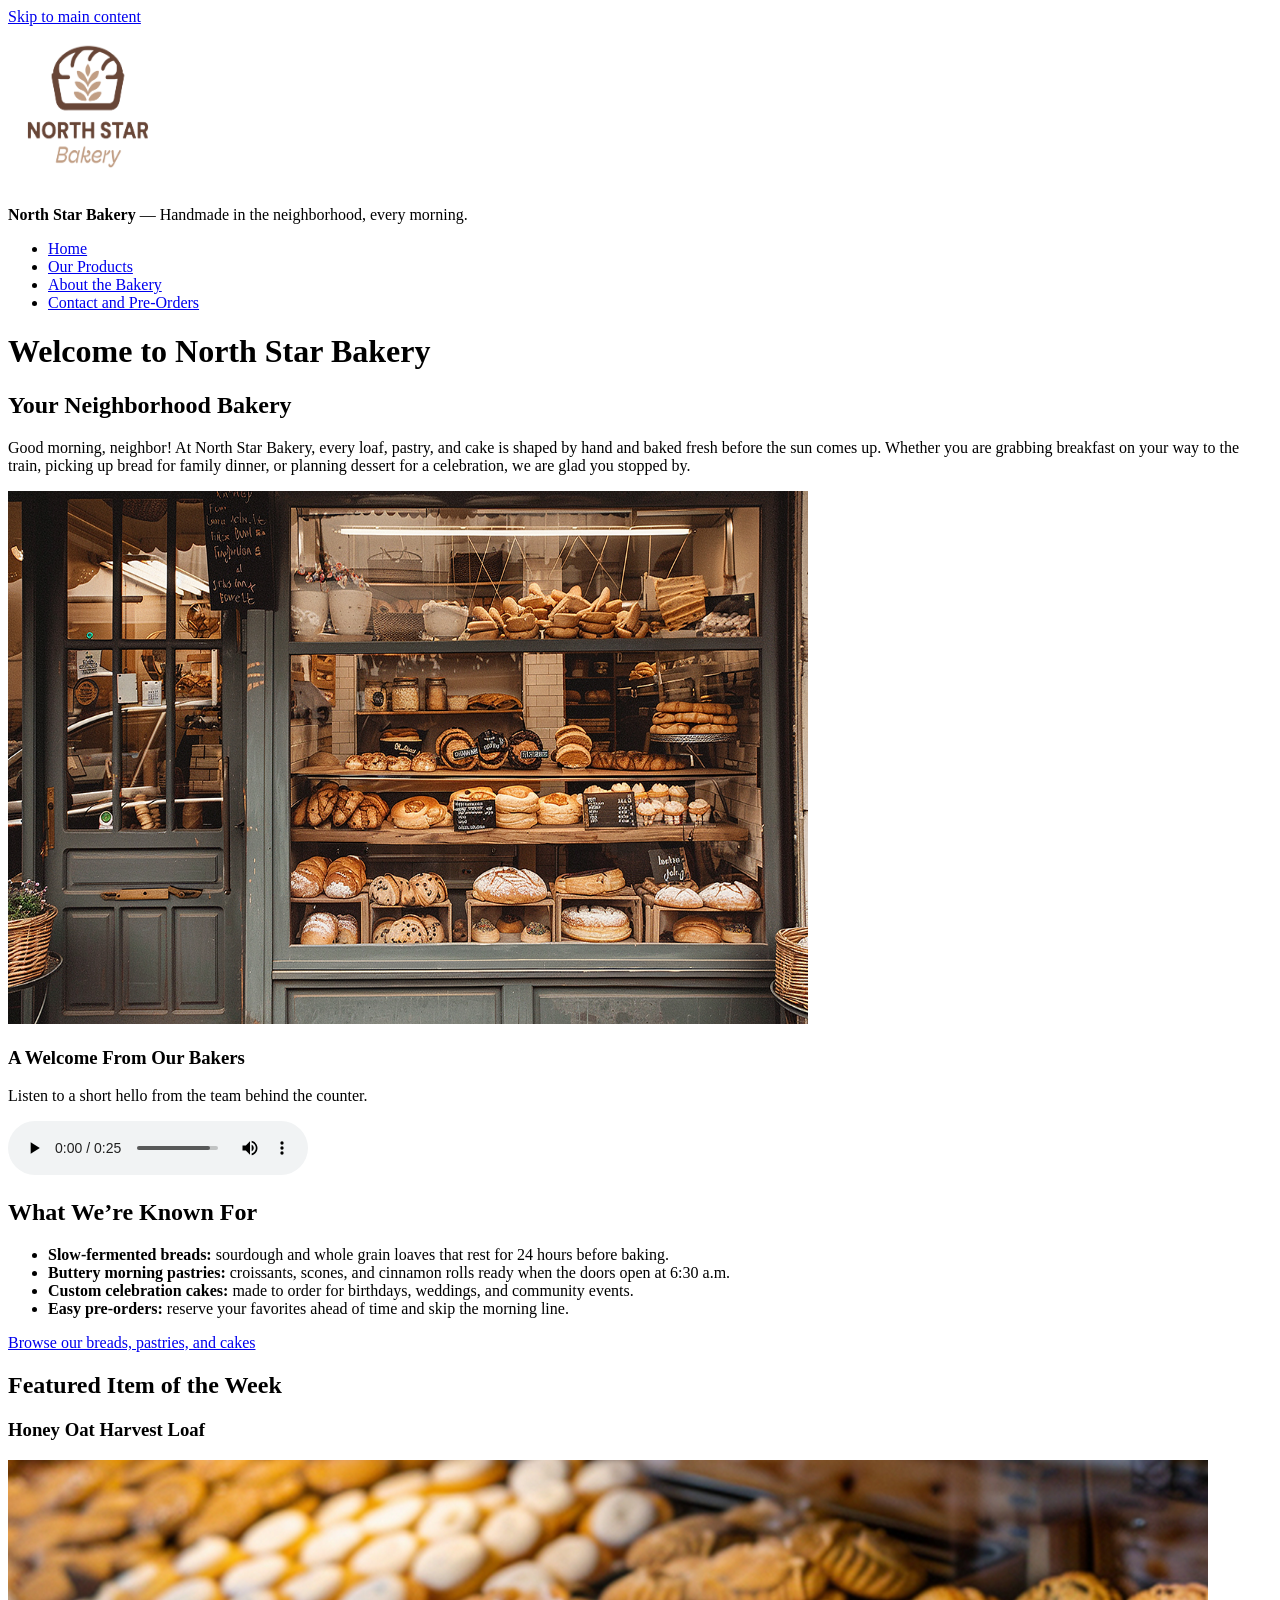
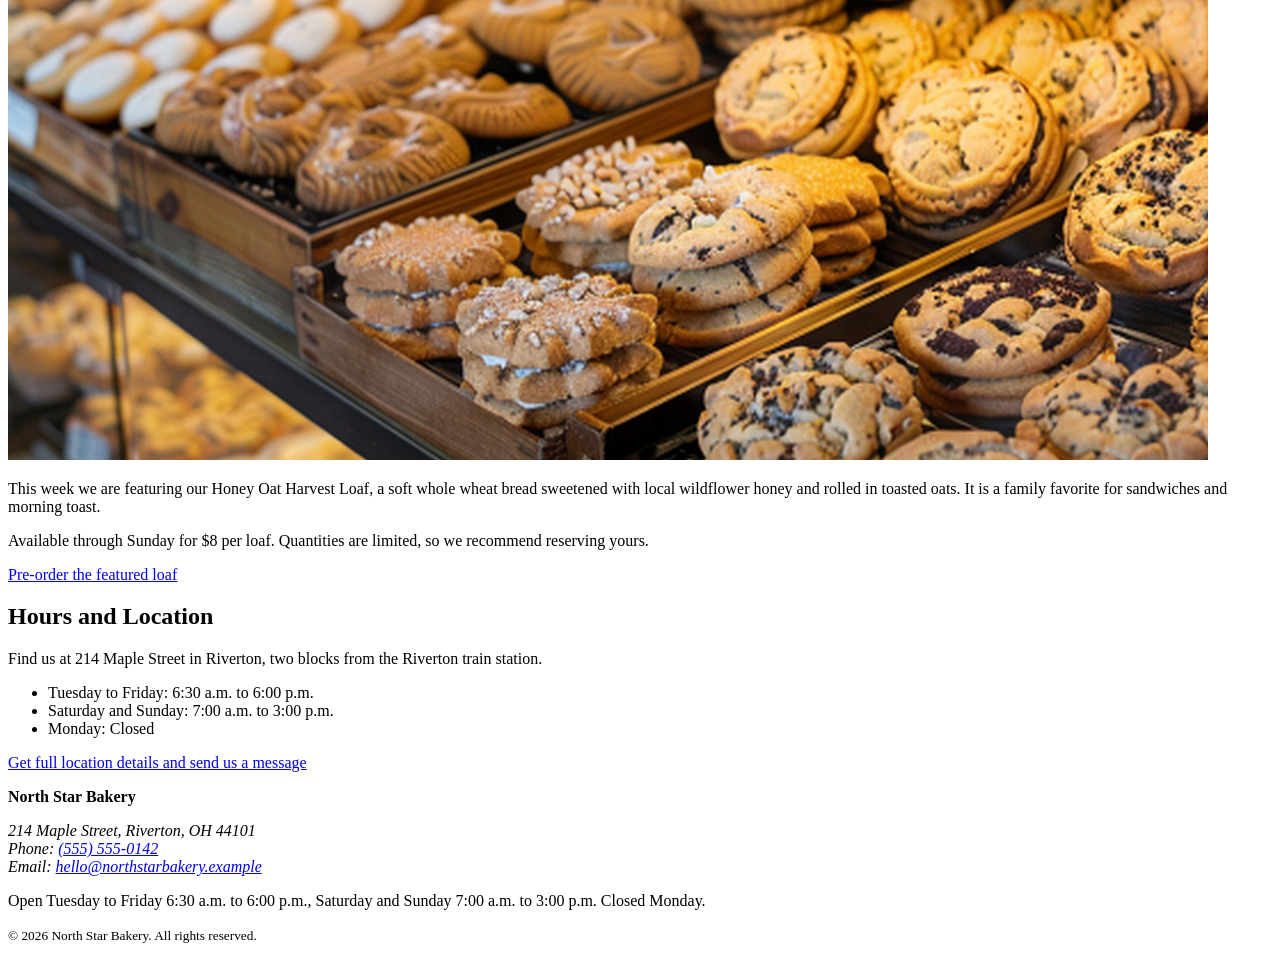
==== index.html @ 9db5400c "Add files via upload" ====
<!DOCTYPE html>
<html lang="en">
  <head>
    <meta charset="UTF-8">
    <meta name="viewport" content="width=device-width, initial-scale=1.0">
    <meta name="description" content="North Star Bakery is a neighborhood bakery in Riverton offering handmade breads, pastries, and cakes with easy pre-orders.">
    <title>Home | North Star Bakery</title>
  </head>
  <body>
    <a href="#main-content">Skip to main content</a>

    <header>
      <a href="index.html">
        <img src="images/bakery-logo.png" alt="North Star Bakery logo, return to the home page" width="160" height="160">
      </a>
      <p><strong>North Star Bakery</strong> &mdash; Handmade in the neighborhood, every morning.</p>
      <nav aria-label="Main navigation">
        <ul>
          <li><a href="index.html" aria-current="page">Home</a></li>
          <li><a href="products.html">Our Products</a></li>
          <li><a href="about.html">About the Bakery</a></li>
          <li><a href="contact.html">Contact and Pre-Orders</a></li>
        </ul>
      </nav>
    </header>

    <main id="main-content">
      <h1>Welcome to North Star Bakery</h1>

      <section aria-labelledby="welcome-heading">
        <h2 id="welcome-heading">Your Neighborhood Bakery</h2>
        <p>Good morning, neighbor! At North Star Bakery, every loaf, pastry, and cake is shaped by hand and baked fresh before the sun comes up. Whether you are grabbing breakfast on your way to the train, picking up bread for family dinner, or planning dessert for a celebration, we are glad you stopped by.</p>
        <img src="images/bakery-storefront.png" alt="The North Star Bakery storefront on Maple Street with fresh bread displayed in the front window" width="800" height="533">

        <h3>A Welcome From Our Bakers</h3>
        <p>Listen to a short hello from the team behind the counter.</p>
        <audio controls src="images/bakery-welcome.mp3">
          Your browser does not support the audio element. You can <a href="images/bakery-welcome.mp3">download the North Star Bakery welcome message (MP3)</a> instead.
        </audio>
      </section>

      <section aria-labelledby="known-for-heading">
        <h2 id="known-for-heading">What We&rsquo;re Known For</h2>
        <ul>
          <li><strong>Slow-fermented breads:</strong> sourdough and whole grain loaves that rest for 24 hours before baking.</li>
          <li><strong>Buttery morning pastries:</strong> croissants, scones, and cinnamon rolls ready when the doors open at 6:30 a.m.</li>
          <li><strong>Custom celebration cakes:</strong> made to order for birthdays, weddings, and community events.</li>
          <li><strong>Easy pre-orders:</strong> reserve your favorites ahead of time and skip the morning line.</li>
        </ul>
        <p><a href="products.html">Browse our breads, pastries, and cakes</a></p>
      </section>

      <section aria-labelledby="featured-heading">
        <h2 id="featured-heading">Featured Item of the Week</h2>
        <h3>Honey Oat Harvest Loaf</h3>
        <picture>
          <source media="(min-width: 800px)" srcset="images/bakery-feature-large.png">
          <source media="(max-width: 799px)" srcset="images/bakery-feature-small.png">
          <img src="images/bakery-feature-small.png" alt="This week's featured Honey Oat Harvest Loaf, golden brown and topped with rolled oats">
        </picture>
        <p>This week we are featuring our Honey Oat Harvest Loaf, a soft whole wheat bread sweetened with local wildflower honey and rolled in toasted oats. It is a family favorite for sandwiches and morning toast.</p>
        <p>Available through Sunday for $8 per loaf. Quantities are limited, so we recommend reserving yours.</p>
        <p><a href="contact.html">Pre-order the featured loaf</a></p>
      </section>

      <section aria-labelledby="visit-heading">
        <h2 id="visit-heading">Hours and Location</h2>
        <p>Find us at 214 Maple Street in Riverton, two blocks from the Riverton train station.</p>
        <ul>
          <li>Tuesday to Friday: 6:30 a.m. to 6:00 p.m.</li>
          <li>Saturday and Sunday: 7:00 a.m. to 3:00 p.m.</li>
          <li>Monday: Closed</li>
        </ul>
        <p><a href="contact.html">Get full location details and send us a message</a></p>
      </section>
    </main>

    <footer>
      <p><strong>North Star Bakery</strong></p>
      <address>
        214 Maple Street, Riverton, OH 44101<br>
        Phone: <a href="tel:+15555550142">(555) 555-0142</a><br>
        Email: <a href="mailto:hello@northstarbakery.example">hello@northstarbakery.example</a>
      </address>
      <p>Open Tuesday to Friday 6:30 a.m. to 6:00 p.m., Saturday and Sunday 7:00 a.m. to 3:00 p.m. Closed Monday.</p>
      <p><small>&copy; 2026 North Star Bakery. All rights reserved.</small></p>
    </footer>
  </body>
</html>
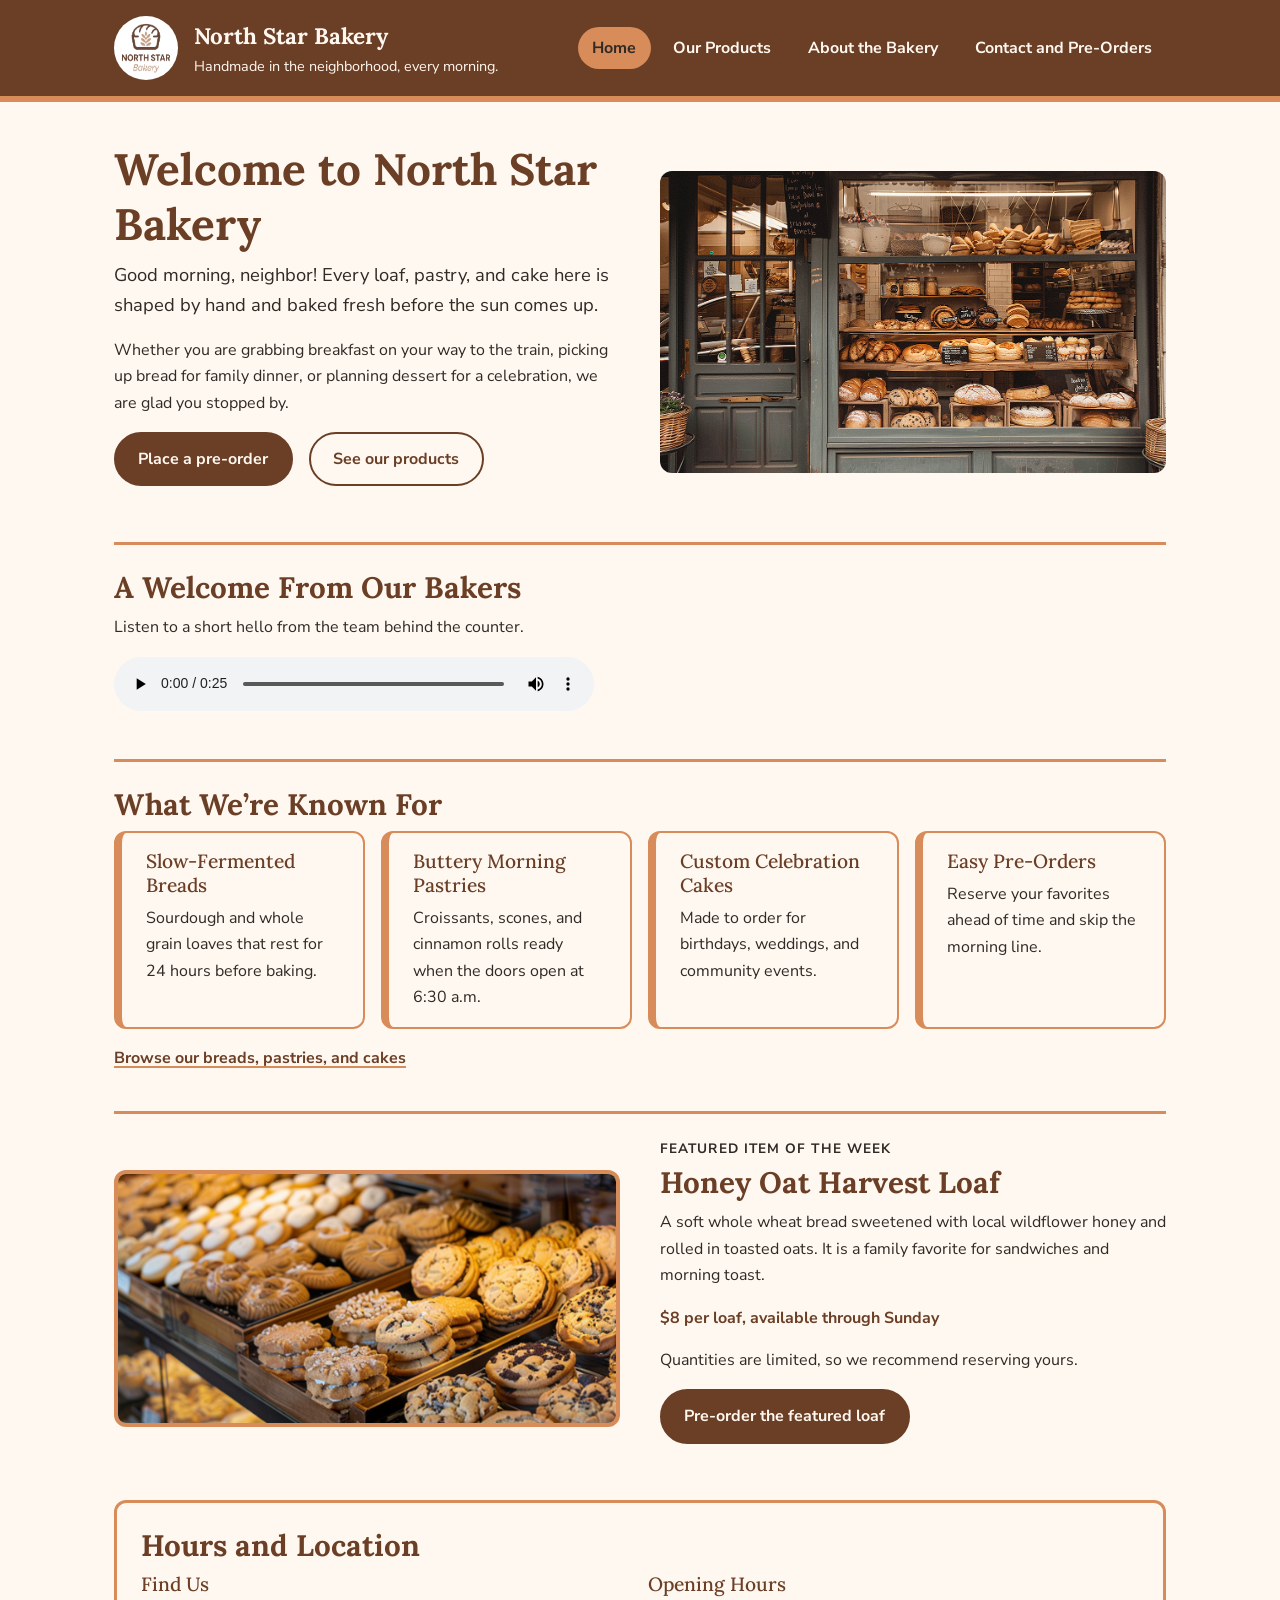
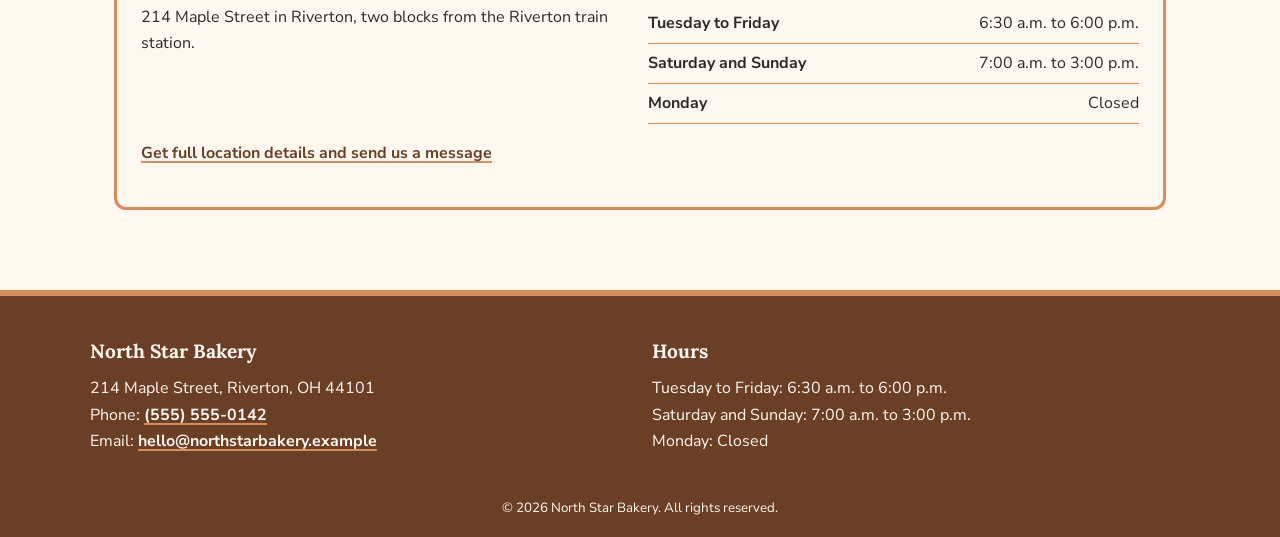
==== commit 295f1e20: "Add files via upload" ====
--- a/index.html
+++ b/index.html
@@ -5,85 +5,137 @@
     <meta name="viewport" content="width=device-width, initial-scale=1.0">
     <meta name="description" content="North Star Bakery is a neighborhood bakery in Riverton offering handmade breads, pastries, and cakes with easy pre-orders.">
     <title>Home | North Star Bakery</title>
+    <link rel="preconnect" href="https://fonts.googleapis.com">
+    <link rel="preconnect" href="https://fonts.gstatic.com" crossorigin>
+    <link rel="stylesheet" href="https://fonts.googleapis.com/css2?family=Lora:wght@500;700&amp;family=Nunito+Sans:wght@400;700&amp;display=swap">
+    <link rel="stylesheet" href="css/styles.css">
   </head>
   <body>
-    <a href="#main-content">Skip to main content</a>
+    <a class="skip-link" href="#main-content">Skip to main content</a>
 
-    <header>
-      <a href="index.html">
-        <img src="images/bakery-logo.png" alt="North Star Bakery logo, return to the home page" width="160" height="160">
-      </a>
-      <p><strong>North Star Bakery</strong> &mdash; Handmade in the neighborhood, every morning.</p>
-      <nav aria-label="Main navigation">
-        <ul>
+    <header class="site-header">
+      <div class="header-inner">
+        <a class="brand" href="index.html">
+          <img src="images/bakery-logo.png" alt="North Star Bakery logo, return to the home page" width="160" height="160">
+          <span class="brand-text">
+            <strong class="brand-name">North Star Bakery</strong>
+            <span class="brand-tagline">Handmade in the neighborhood, every morning.</span>
+          </span>
+        </a>
+        <nav class="site-nav" aria-label="Main navigation">
+          <ul>
           <li><a href="index.html" aria-current="page">Home</a></li>
           <li><a href="products.html">Our Products</a></li>
           <li><a href="about.html">About the Bakery</a></li>
           <li><a href="contact.html">Contact and Pre-Orders</a></li>
-        </ul>
-      </nav>
+          </ul>
+        </nav>
+      </div>
     </header>
 
     <main id="main-content">
-      <h1>Welcome to North Star Bakery</h1>
+      <section class="hero" aria-labelledby="page-title">
+        <div class="hero-text">
+          <h1 id="page-title">Welcome to North Star Bakery</h1>
+          <p class="lead">Good morning, neighbor! Every loaf, pastry, and cake here is shaped by hand and baked fresh before the sun comes up.</p>
+          <p>Whether you are grabbing breakfast on your way to the train, picking up bread for family dinner, or planning dessert for a celebration, we are glad you stopped by.</p>
+          <p class="button-row">
+            <a class="button" href="contact.html">Place a pre-order</a>
+            <a class="button button-outline" href="products.html">See our products</a>
+          </p>
+        </div>
+        <div class="hero-media">
+          <img src="images/bakery-storefront.png" alt="The North Star Bakery storefront on Maple Street with fresh bread displayed in the front window" width="800" height="533">
+        </div>
+      </section>
 
-      <section aria-labelledby="welcome-heading">
-        <h2 id="welcome-heading">Your Neighborhood Bakery</h2>
-        <p>Good morning, neighbor! At North Star Bakery, every loaf, pastry, and cake is shaped by hand and baked fresh before the sun comes up. Whether you are grabbing breakfast on your way to the train, picking up bread for family dinner, or planning dessert for a celebration, we are glad you stopped by.</p>
-        <img src="images/bakery-storefront.png" alt="The North Star Bakery storefront on Maple Street with fresh bread displayed in the front window" width="800" height="533">
-
-        <h3>A Welcome From Our Bakers</h3>
+      <section class="section" aria-labelledby="welcome-heading">
+        <h2 id="welcome-heading">A Welcome From Our Bakers</h2>
         <p>Listen to a short hello from the team behind the counter.</p>
         <audio controls src="images/bakery-welcome.mp3">
           Your browser does not support the audio element. You can <a href="images/bakery-welcome.mp3">download the North Star Bakery welcome message (MP3)</a> instead.
         </audio>
       </section>
 
-      <section aria-labelledby="known-for-heading">
+      <section class="section" aria-labelledby="known-for-heading">
         <h2 id="known-for-heading">What We&rsquo;re Known For</h2>
-        <ul>
-          <li><strong>Slow-fermented breads:</strong> sourdough and whole grain loaves that rest for 24 hours before baking.</li>
-          <li><strong>Buttery morning pastries:</strong> croissants, scones, and cinnamon rolls ready when the doors open at 6:30 a.m.</li>
-          <li><strong>Custom celebration cakes:</strong> made to order for birthdays, weddings, and community events.</li>
-          <li><strong>Easy pre-orders:</strong> reserve your favorites ahead of time and skip the morning line.</li>
+        <ul class="card-grid">
+          <li class="card">
+            <h3>Slow-Fermented Breads</h3>
+            <p>Sourdough and whole grain loaves that rest for 24 hours before baking.</p>
+          </li>
+          <li class="card">
+            <h3>Buttery Morning Pastries</h3>
+            <p>Croissants, scones, and cinnamon rolls ready when the doors open at 6:30 a.m.</p>
+          </li>
+          <li class="card">
+            <h3>Custom Celebration Cakes</h3>
+            <p>Made to order for birthdays, weddings, and community events.</p>
+          </li>
+          <li class="card">
+            <h3>Easy Pre-Orders</h3>
+            <p>Reserve your favorites ahead of time and skip the morning line.</p>
+          </li>
         </ul>
         <p><a href="products.html">Browse our breads, pastries, and cakes</a></p>
       </section>
 
-      <section aria-labelledby="featured-heading">
-        <h2 id="featured-heading">Featured Item of the Week</h2>
-        <h3>Honey Oat Harvest Loaf</h3>
-        <picture>
-          <source media="(min-width: 800px)" srcset="images/bakery-feature-large.png">
-          <source media="(max-width: 799px)" srcset="images/bakery-feature-small.png">
-          <img src="images/bakery-feature-small.png" alt="This week's featured Honey Oat Harvest Loaf, golden brown and topped with rolled oats">
-        </picture>
-        <p>This week we are featuring our Honey Oat Harvest Loaf, a soft whole wheat bread sweetened with local wildflower honey and rolled in toasted oats. It is a family favorite for sandwiches and morning toast.</p>
-        <p>Available through Sunday for $8 per loaf. Quantities are limited, so we recommend reserving yours.</p>
-        <p><a href="contact.html">Pre-order the featured loaf</a></p>
+      <section class="section feature" aria-labelledby="featured-heading">
+        <div class="feature-media">
+          <picture>
+            <source media="(min-width: 800px)" srcset="images/bakery-feature-large.png">
+            <source media="(max-width: 799px)" srcset="images/bakery-feature-small.png">
+            <img src="images/bakery-feature-small.png" alt="This week's featured Honey Oat Harvest Loaf, golden brown and topped with rolled oats">
+          </picture>
+        </div>
+        <div class="feature-text">
+          <p class="eyebrow">Featured Item of the Week</p>
+          <h2 id="featured-heading">Honey Oat Harvest Loaf</h2>
+          <p>A soft whole wheat bread sweetened with local wildflower honey and rolled in toasted oats. It is a family favorite for sandwiches and morning toast.</p>
+          <p class="price">$8 per loaf, available through Sunday</p>
+          <p>Quantities are limited, so we recommend reserving yours.</p>
+          <p><a class="button" href="contact.html">Pre-order the featured loaf</a></p>
+        </div>
       </section>
 
-      <section aria-labelledby="visit-heading">
+      <section class="section info-band" aria-labelledby="visit-heading">
         <h2 id="visit-heading">Hours and Location</h2>
-        <p>Find us at 214 Maple Street in Riverton, two blocks from the Riverton train station.</p>
-        <ul>
-          <li>Tuesday to Friday: 6:30 a.m. to 6:00 p.m.</li>
-          <li>Saturday and Sunday: 7:00 a.m. to 3:00 p.m.</li>
-          <li>Monday: Closed</li>
-        </ul>
+        <div class="info-columns">
+          <div>
+            <h3>Find Us</h3>
+            <p>214 Maple Street in Riverton, two blocks from the Riverton train station.</p>
+          </div>
+          <div>
+            <h3>Opening Hours</h3>
+            <ul class="hours-list">
+              <li><span>Tuesday to Friday</span> <span>6:30 a.m. to 6:00 p.m.</span></li>
+              <li><span>Saturday and Sunday</span> <span>7:00 a.m. to 3:00 p.m.</span></li>
+              <li><span>Monday</span> <span>Closed</span></li>
+            </ul>
+          </div>
+        </div>
         <p><a href="contact.html">Get full location details and send us a message</a></p>
       </section>
     </main>
 
-    <footer>
-      <p><strong>North Star Bakery</strong></p>
-      <address>
-        214 Maple Street, Riverton, OH 44101<br>
-        Phone: <a href="tel:+15555550142">(555) 555-0142</a><br>
-        Email: <a href="mailto:hello@northstarbakery.example">hello@northstarbakery.example</a>
-      </address>
-      <p>Open Tuesday to Friday 6:30 a.m. to 6:00 p.m., Saturday and Sunday 7:00 a.m. to 3:00 p.m. Closed Monday.</p>
-      <p><small>&copy; 2026 North Star Bakery. All rights reserved.</small></p>
+    <footer class="site-footer">
+      <div class="footer-inner">
+        <div class="footer-col">
+          <p class="footer-title">North Star Bakery</p>
+          <address>
+            214 Maple Street, Riverton, OH 44101<br>
+            Phone: <a href="tel:+15555550142">(555) 555-0142</a><br>
+            Email: <a href="mailto:hello@northstarbakery.example">hello@northstarbakery.example</a>
+          </address>
+        </div>
+        <div class="footer-col">
+          <p class="footer-title">Hours</p>
+          <p>Tuesday to Friday: 6:30 a.m. to 6:00 p.m.<br>
+          Saturday and Sunday: 7:00 a.m. to 3:00 p.m.<br>
+          Monday: Closed</p>
+        </div>
+      </div>
+      <p class="copyright"><small>&copy; 2026 North Star Bakery. All rights reserved.</small></p>
     </footer>
   </body>
 </html>
--- a/css/styles.css
+++ b/css/styles.css
@@ -0,0 +1,624 @@
+/* ==========================================================
+   North Star Bakery - Main Stylesheet
+   Mobile-first: base styles target small screens, and media
+   queries at the bottom adjust the layout for larger screens.
+   ========================================================== */
+
+/* ---------- 1. Design tokens ----------
+   Color palette (4 colors):
+   cream    #FFF8F0  page background, text on dark areas
+   brown    #6B3E26  header, footer, headings, buttons
+   peach    #D88C5A  accents: borders, highlights, focus rings
+   charcoal #2F2A26  body text
+   Fonts (2 families): Lora for headings, Nunito Sans for body text */
+:root {
+  --cream: #FFF8F0;
+  --brown: #6B3E26;
+  --peach: #D88C5A;
+  --charcoal: #2F2A26;
+
+  --font-heading: "Lora", Georgia, "Times New Roman", serif;
+  --font-body: "Nunito Sans", "Segoe UI", Arial, sans-serif;
+
+  --space-xs: 0.5rem;
+  --space-sm: 1rem;
+  --space-md: 1.5rem;
+  --space-lg: 2.5rem;
+  --radius: 12px;
+  --max-width: 1100px;
+}
+
+/* ---------- 2. Base and reset ---------- */
+*,
+*::before,
+*::after {
+  box-sizing: border-box;
+}
+
+body {
+  margin: 0;
+  background-color: var(--cream);
+  color: var(--charcoal);
+  font-family: var(--font-body);
+  font-size: 1rem;
+  line-height: 1.65;
+}
+
+img,
+video,
+picture {
+  display: block;
+  max-width: 100%;
+  height: auto;
+}
+
+audio {
+  width: 100%;
+  max-width: 480px;
+}
+
+/* ---------- 3. Typography ---------- */
+h1,
+h2,
+h3 {
+  font-family: var(--font-heading);
+  color: var(--brown);
+  line-height: 1.25;
+  margin: 0 0 var(--space-xs);
+}
+
+h1 {
+  font-size: 2rem;
+  font-weight: 700;
+}
+
+h2 {
+  font-size: 1.5rem;
+  font-weight: 700;
+}
+
+h3 {
+  font-size: 1.2rem;
+  font-weight: 500;
+}
+
+p {
+  margin: 0 0 var(--space-sm);
+}
+
+a {
+  color: var(--brown);
+  font-weight: 700;
+  text-decoration-color: var(--peach);
+  text-decoration-thickness: 2px;
+  text-underline-offset: 3px;
+}
+
+a:hover {
+  text-decoration-color: var(--brown);
+}
+
+a:focus-visible,
+button:focus-visible,
+input:focus-visible,
+select:focus-visible,
+textarea:focus-visible {
+  outline: 3px solid var(--peach);
+  outline-offset: 2px;
+}
+
+.lead {
+  font-size: 1.15rem;
+}
+
+.eyebrow {
+  margin-bottom: 0.25rem;
+  font-size: 0.85rem;
+  font-weight: 700;
+  letter-spacing: 0.08em;
+  text-transform: uppercase;
+}
+
+.price,
+.price-range,
+.role {
+  font-weight: 700;
+  color: var(--brown);
+}
+
+/* ---------- 4. Skip link ---------- */
+.skip-link {
+  position: absolute;
+  left: var(--space-sm);
+  top: -4rem;
+  z-index: 10;
+  padding: var(--space-xs) var(--space-sm);
+  background-color: var(--cream);
+  color: var(--brown);
+  border-radius: var(--radius);
+}
+
+.skip-link:focus {
+  top: var(--space-sm);
+}
+
+/* ---------- 5. Header and navigation ---------- */
+.site-header {
+  background-color: var(--brown);
+  color: var(--cream);
+  border-bottom: 6px solid var(--peach);
+}
+
+.header-inner {
+  display: flex;
+  flex-direction: column;
+  align-items: center;
+  gap: var(--space-sm);
+  max-width: var(--max-width);
+  margin: 0 auto;
+  padding: var(--space-sm);
+}
+
+.brand {
+  display: flex;
+  align-items: center;
+  gap: var(--space-sm);
+  color: var(--cream);
+  text-decoration: none;
+}
+
+.brand img {
+  width: 64px;
+  height: 64px;
+  border-radius: 50%;
+  background-color: var(--cream);
+}
+
+.brand-text {
+  display: flex;
+  flex-direction: column;
+}
+
+.brand-name {
+  font-family: var(--font-heading);
+  font-size: 1.4rem;
+}
+
+.brand-tagline {
+  font-size: 0.9rem;
+  font-weight: 400;
+}
+
+.site-nav ul {
+  display: flex;
+  flex-wrap: wrap;
+  justify-content: center;
+  gap: var(--space-xs);
+  margin: 0;
+  padding: 0;
+  list-style: none;
+}
+
+.site-nav a {
+  display: block;
+  padding: 0.5rem 0.9rem;
+  border-radius: 999px;
+  color: var(--cream);
+  text-decoration: none;
+}
+
+.site-nav a:hover {
+  background-color: var(--cream);
+  color: var(--brown);
+}
+
+.site-nav a[aria-current="page"] {
+  background-color: var(--peach);
+  color: var(--charcoal);
+}
+
+/* ---------- 6. Main layout and sections ---------- */
+main {
+  max-width: var(--max-width);
+  margin: 0 auto;
+  padding: var(--space-md) var(--space-sm);
+}
+
+.section,
+.page-intro,
+.hero {
+  margin-bottom: var(--space-lg);
+}
+
+.section {
+  padding-top: var(--space-md);
+  border-top: 3px solid var(--peach);
+}
+
+.section-heading {
+  display: flex;
+  flex-wrap: wrap;
+  align-items: baseline;
+  justify-content: space-between;
+  gap: 0 var(--space-sm);
+}
+
+.info-band {
+  padding: var(--space-md);
+  border: 3px solid var(--peach);
+  border-radius: var(--radius);
+}
+
+/* ---------- 7. Buttons ---------- */
+.button-row {
+  display: flex;
+  flex-wrap: wrap;
+  gap: var(--space-sm);
+}
+
+.button {
+  display: inline-block;
+  padding: 0.75rem 1.4rem;
+  border: 2px solid var(--brown);
+  border-radius: 999px;
+  background-color: var(--brown);
+  color: var(--cream);
+  font-family: var(--font-body);
+  font-size: 1rem;
+  font-weight: 700;
+  text-decoration: none;
+  cursor: pointer;
+}
+
+.button:hover {
+  background-color: var(--charcoal);
+  border-color: var(--charcoal);
+}
+
+.button-outline {
+  background-color: transparent;
+  color: var(--brown);
+}
+
+.button-outline:hover {
+  background-color: var(--peach);
+  border-color: var(--peach);
+  color: var(--charcoal);
+}
+
+/* ---------- 8. Hero, split and feature blocks ---------- */
+.hero,
+.split,
+.feature {
+  display: flex;
+  flex-direction: column;
+  gap: var(--space-md);
+}
+
+.hero-media img,
+.split-media img,
+.feature-media img {
+  border-radius: var(--radius);
+}
+
+.feature-media img {
+  border: 4px solid var(--peach);
+}
+
+/* ---------- 9. Cards ---------- */
+.card-grid {
+  display: flex;
+  flex-direction: column;
+  gap: var(--space-sm);
+  margin: 0 0 var(--space-sm);
+  padding: 0;
+  list-style: none;
+}
+
+.card {
+  flex: 1 1 100%;
+  padding: var(--space-sm) var(--space-md);
+  border: 2px solid var(--peach);
+  border-left-width: 8px;
+  border-radius: var(--radius);
+}
+
+.card p:last-child {
+  margin-bottom: 0;
+}
+
+.card .price,
+.card .role {
+  margin-bottom: 0.25rem;
+}
+
+/* ---------- 10. Product media and figure ---------- */
+.media-row {
+  display: flex;
+  flex-direction: column;
+  gap: var(--space-md);
+  margin-bottom: var(--space-md);
+}
+
+.media-row > img {
+  border-radius: var(--radius);
+}
+
+figure {
+  margin: 0;
+  padding: var(--space-xs);
+  border: 2px solid var(--peach);
+  border-radius: var(--radius);
+}
+
+figure img {
+  border-radius: calc(var(--radius) - 4px);
+}
+
+figcaption {
+  padding: var(--space-xs) var(--space-xs) 0;
+  font-family: var(--font-heading);
+  font-style: italic;
+}
+
+/* ---------- 11. Lists ---------- */
+.hours-list {
+  margin: 0 0 var(--space-sm);
+  padding: 0;
+  list-style: none;
+}
+
+.hours-list li {
+  display: flex;
+  flex-wrap: wrap;
+  justify-content: space-between;
+  gap: 0 var(--space-sm);
+  padding: 0.4rem 0;
+  border-bottom: 1px solid var(--peach);
+}
+
+.hours-list span:first-child {
+  font-weight: 700;
+}
+
+.info-columns {
+  display: flex;
+  flex-direction: column;
+  gap: var(--space-sm);
+}
+
+.steps {
+  padding-left: 1.4rem;
+}
+
+.steps li {
+  margin-bottom: var(--space-xs);
+}
+
+/* ---------- 12. Forms ---------- */
+fieldset {
+  margin: 0 0 var(--space-md);
+  padding: var(--space-sm);
+  border: 2px solid var(--peach);
+  border-radius: var(--radius);
+}
+
+legend {
+  padding: 0 var(--space-xs);
+  font-family: var(--font-heading);
+  font-size: 1.1rem;
+  font-weight: 700;
+  color: var(--brown);
+}
+
+.field {
+  display: flex;
+  flex-direction: column;
+  gap: 0.3rem;
+  margin-bottom: var(--space-sm);
+}
+
+.field label {
+  font-weight: 700;
+}
+
+input,
+select,
+textarea {
+  width: 100%;
+  padding: 0.7rem;
+  border: 2px solid var(--brown);
+  border-radius: 8px;
+  background-color: var(--cream);
+  color: var(--charcoal);
+  font-family: var(--font-body);
+  font-size: 1rem;
+}
+
+.choice {
+  display: flex;
+  align-items: center;
+  gap: var(--space-xs);
+  margin-bottom: var(--space-xs);
+}
+
+.choice input {
+  width: 1.25rem;
+  height: 1.25rem;
+  accent-color: var(--brown);
+}
+
+.hint {
+  font-size: 0.9rem;
+}
+
+/* ---------- 13. Contact page and table ---------- */
+.contact-layout {
+  display: flex;
+  flex-direction: column;
+  gap: var(--space-md);
+}
+
+.contact-info img {
+  margin-bottom: var(--space-sm);
+  border-radius: var(--radius);
+}
+
+address {
+  margin-bottom: var(--space-sm);
+  font-style: normal;
+}
+
+table {
+  width: 100%;
+  border-collapse: collapse;
+}
+
+caption {
+  margin-bottom: var(--space-xs);
+  font-weight: 700;
+  text-align: left;
+}
+
+th,
+td {
+  padding: 0.6rem;
+  border-bottom: 1px solid var(--peach);
+  text-align: left;
+}
+
+thead th {
+  background-color: var(--brown);
+  color: var(--cream);
+}
+
+/* ---------- 14. Footer ---------- */
+.site-footer {
+  padding: var(--space-lg) var(--space-sm) var(--space-sm);
+  background-color: var(--brown);
+  color: var(--cream);
+  border-top: 6px solid var(--peach);
+}
+
+.footer-inner {
+  display: flex;
+  flex-direction: column;
+  gap: var(--space-md);
+  max-width: var(--max-width);
+  margin: 0 auto;
+}
+
+.footer-title {
+  margin-bottom: var(--space-xs);
+  font-family: var(--font-heading);
+  font-size: 1.2rem;
+  font-weight: 700;
+}
+
+.site-footer a {
+  color: var(--cream);
+  text-decoration-color: var(--peach);
+}
+
+.site-footer address {
+  font-style: normal;
+}
+
+.copyright {
+  max-width: var(--max-width);
+  margin: var(--space-md) auto 0;
+  text-align: center;
+}
+
+/* ==========================================================
+   15. Tablet: 600px and wider
+   ========================================================== */
+@media (min-width: 600px) {
+  .card-grid {
+    flex-direction: row;
+    flex-wrap: wrap;
+  }
+
+  .card {
+    flex: 1 1 calc(50% - var(--space-sm));
+  }
+
+  .media-row,
+  .info-columns,
+  .footer-inner {
+    flex-direction: row;
+  }
+
+  .media-row > *,
+  .info-columns > *,
+  .footer-col {
+    flex: 1 1 0;
+    min-width: 0;
+  }
+
+  .media-row {
+    align-items: flex-start;
+  }
+}
+
+/* ==========================================================
+   16. Desktop: 900px and wider
+   ========================================================== */
+@media (min-width: 900px) {
+  h1 {
+    font-size: 2.75rem;
+  }
+
+  h2 {
+    font-size: 1.85rem;
+  }
+
+  .header-inner {
+    flex-direction: row;
+    justify-content: space-between;
+    padding: var(--space-sm) var(--space-md);
+  }
+
+  .site-nav ul {
+    justify-content: flex-end;
+  }
+
+  main {
+    padding: var(--space-lg) var(--space-md);
+  }
+
+  .hero,
+  .split,
+  .feature {
+    flex-direction: row;
+    align-items: center;
+    gap: var(--space-lg);
+  }
+
+  .hero-text,
+  .hero-media,
+  .split-text,
+  .split-media,
+  .feature-media,
+  .feature-text {
+    flex: 1 1 0;
+    min-width: 0;
+  }
+
+  .card {
+    flex: 1 1 calc(25% - var(--space-sm));
+  }
+
+  .contact-layout {
+    flex-direction: row;
+    align-items: flex-start;
+  }
+
+  .form-panel {
+    flex: 3;
+  }
+
+  .contact-info {
+    flex: 2;
+  }
+}
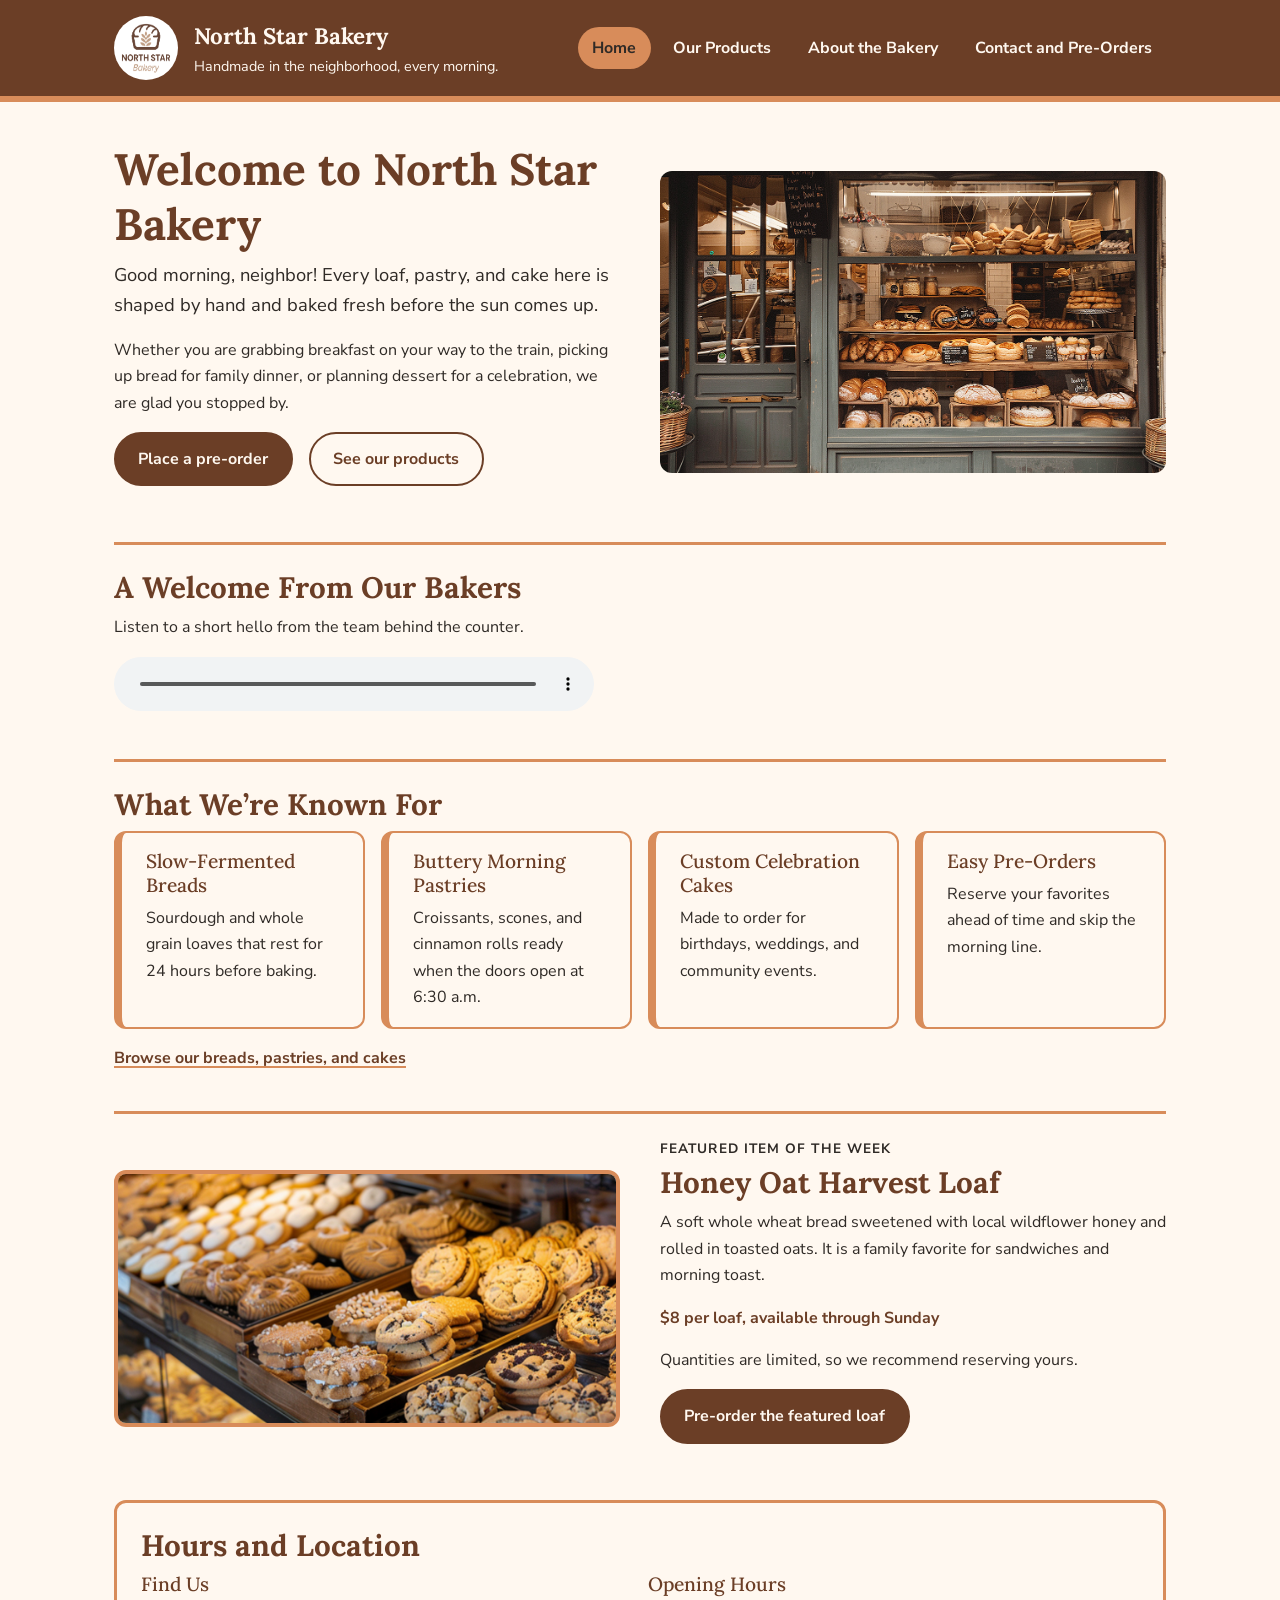
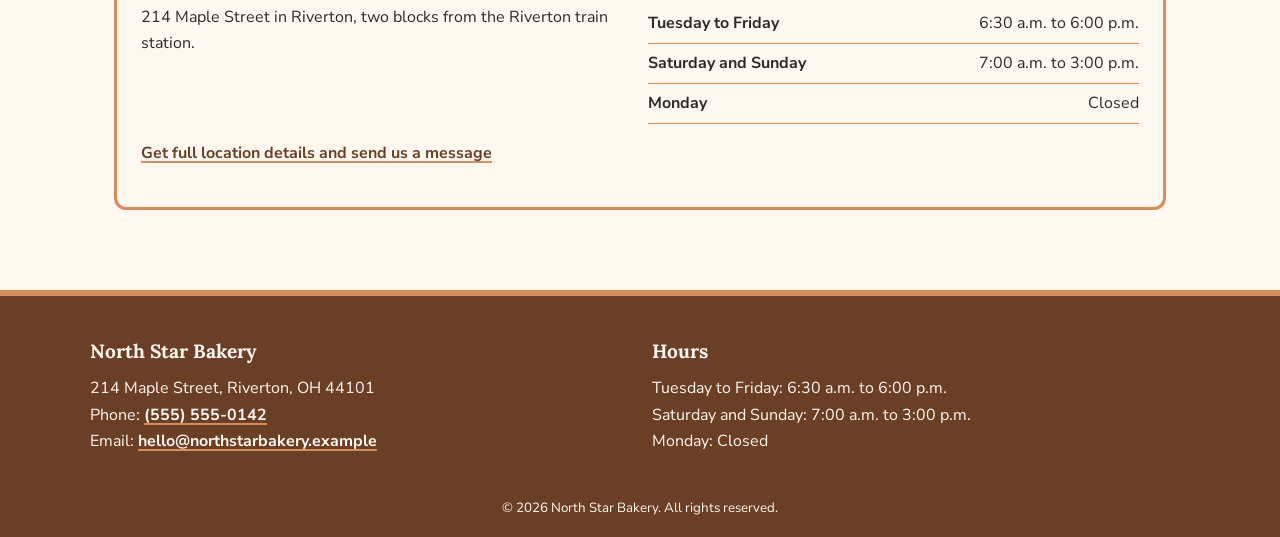
==== commit 47129f97: "Add files via upload" ====
--- a/index.html
+++ b/index.html
@@ -9,6 +9,7 @@
     <link rel="preconnect" href="https://fonts.gstatic.com" crossorigin>
     <link rel="stylesheet" href="https://fonts.googleapis.com/css2?family=Lora:wght@500;700&amp;family=Nunito+Sans:wght@400;700&amp;display=swap">
     <link rel="stylesheet" href="css/styles.css">
+    <script src="js/script.js" defer></script>
   </head>
   <body>
     <a class="skip-link" href="#main-content">Skip to main content</a>
--- a/css/styles.css
+++ b/css/styles.css
@@ -622,3 +622,243 @@
     flex: 2;
   }
 }
+
+/* ==========================================================
+   17. Touchstone 4: interactive pre-order list and form feedback
+   (uses the same four colors and two fonts as the rest of the site)
+   ========================================================== */
+[hidden] {
+  display: none !important;
+}
+
+.sr-only {
+  position: absolute;
+  width: 1px;
+  height: 1px;
+  margin: -1px;
+  padding: 0;
+  overflow: hidden;
+  clip: rect(0, 0, 0, 0);
+  white-space: nowrap;
+  border: 0;
+}
+
+.button-small {
+  padding: 0.5rem 1rem;
+  font-size: 0.9rem;
+}
+
+/* Filter buttons */
+.filter-bar {
+  display: flex;
+  flex-wrap: wrap;
+  gap: var(--space-xs);
+  margin-bottom: var(--space-xs);
+}
+
+.filter-button {
+  padding: 0.5rem 1rem;
+  border: 2px solid var(--brown);
+  border-radius: 999px;
+  background-color: var(--cream);
+  color: var(--brown);
+  font-family: var(--font-body);
+  font-size: 0.95rem;
+  font-weight: 700;
+  cursor: pointer;
+}
+
+.filter-button:hover {
+  background-color: var(--peach);
+  border-color: var(--peach);
+  color: var(--charcoal);
+}
+
+.filter-button[aria-pressed="true"] {
+  background-color: var(--brown);
+  border-color: var(--brown);
+  color: var(--cream);
+}
+
+.filter-status {
+  font-size: 0.95rem;
+}
+
+/* Pre-order panel */
+.preorder-panel {
+  padding: var(--space-sm) var(--space-md);
+  border: 3px solid var(--brown);
+  border-radius: var(--radius);
+}
+
+.preorder-panel h3 {
+  display: flex;
+  flex-wrap: wrap;
+  align-items: center;
+  gap: var(--space-xs);
+}
+
+.count-badge {
+  padding: 0.1rem 0.7rem;
+  border-radius: 999px;
+  background-color: var(--peach);
+  color: var(--charcoal);
+  font-family: var(--font-body);
+  font-size: 0.85rem;
+  font-weight: 700;
+}
+
+.preorder-items {
+  margin: 0 0 var(--space-sm);
+  padding: 0;
+  list-style: none;
+}
+
+.preorder-item {
+  display: flex;
+  flex-wrap: wrap;
+  align-items: center;
+  gap: var(--space-xs) var(--space-sm);
+  padding: var(--space-xs) 0;
+  border-bottom: 1px solid var(--peach);
+}
+
+.preorder-name {
+  flex: 1 1 100%;
+  font-weight: 700;
+}
+
+.qty-controls {
+  display: flex;
+  align-items: center;
+  gap: 0.4rem;
+}
+
+.qty-button {
+  width: 2.25rem;
+  height: 2.25rem;
+  border: 2px solid var(--brown);
+  border-radius: 50%;
+  background-color: var(--cream);
+  color: var(--brown);
+  font-size: 1.1rem;
+  font-weight: 700;
+  line-height: 1;
+  cursor: pointer;
+}
+
+.qty-button:hover {
+  background-color: var(--peach);
+  border-color: var(--peach);
+  color: var(--charcoal);
+}
+
+.qty-value {
+  min-width: 1.5rem;
+  font-weight: 700;
+  text-align: center;
+}
+
+.preorder-subtotal {
+  font-weight: 700;
+  color: var(--brown);
+}
+
+.remove-button {
+  margin-left: auto;
+  padding: 0.25rem 0.5rem;
+  border: none;
+  background: none;
+  color: var(--brown);
+  font-family: var(--font-body);
+  font-size: 0.95rem;
+  font-weight: 700;
+  text-decoration: underline;
+  text-decoration-color: var(--peach);
+  text-decoration-thickness: 2px;
+  text-underline-offset: 3px;
+  cursor: pointer;
+}
+
+.preorder-total {
+  font-weight: 700;
+}
+
+/* Product cards with an add button */
+.product-card {
+  display: flex;
+  flex-direction: column;
+}
+
+.product-card .add-button {
+  align-self: flex-start;
+  margin-top: auto;
+}
+
+.product-card p:last-of-type {
+  margin-bottom: var(--space-sm);
+}
+
+.product-card.in-list {
+  border-color: var(--brown);
+}
+
+.product-card.in-list .add-button {
+  background-color: var(--peach);
+  border-color: var(--peach);
+  color: var(--charcoal);
+}
+
+/* Form feedback */
+.error-message {
+  margin: 0;
+  font-size: 0.95rem;
+  font-weight: 700;
+  color: var(--brown);
+}
+
+.error-message:not(:empty)::before {
+  content: "\26A0\FE0E  ";
+}
+
+input[aria-invalid="true"],
+select[aria-invalid="true"],
+textarea[aria-invalid="true"] {
+  border-color: var(--peach);
+  border-width: 3px;
+  border-left-width: 8px;
+}
+
+.choice input[aria-invalid="true"] {
+  outline: 3px solid var(--peach);
+  outline-offset: 2px;
+}
+
+.form-summary,
+.notice {
+  margin-bottom: var(--space-md);
+  padding: var(--space-sm);
+  border: 3px solid var(--peach);
+  border-left-width: 8px;
+  border-radius: var(--radius);
+  font-weight: 700;
+}
+
+.form-success {
+  margin-bottom: var(--space-md);
+  padding: var(--space-sm) var(--space-md);
+  border-radius: var(--radius);
+  background-color: var(--brown);
+  color: var(--cream);
+  font-weight: 700;
+}
+
+.remember-field .choice {
+  margin-bottom: 0;
+}
+
+@media (min-width: 600px) {
+  .preorder-name {
+    flex: 1 1 auto;
+  }
+}
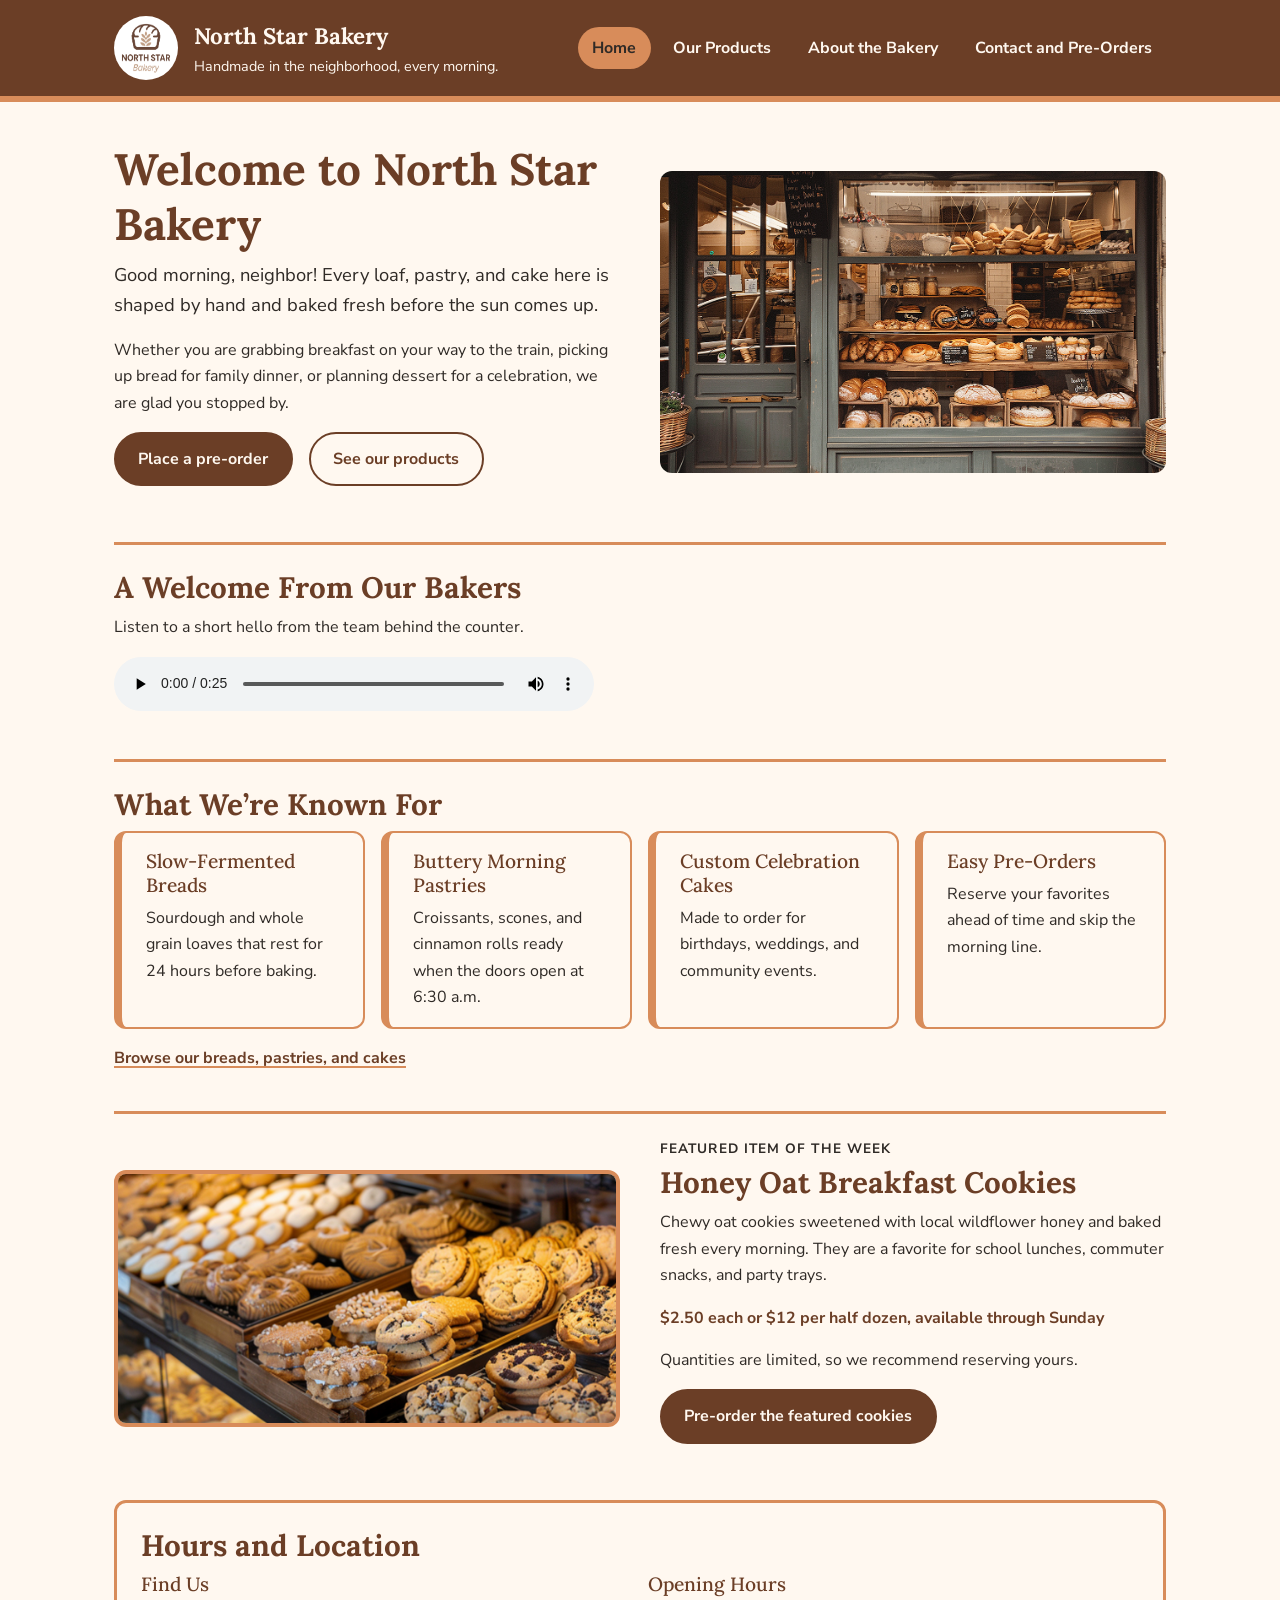
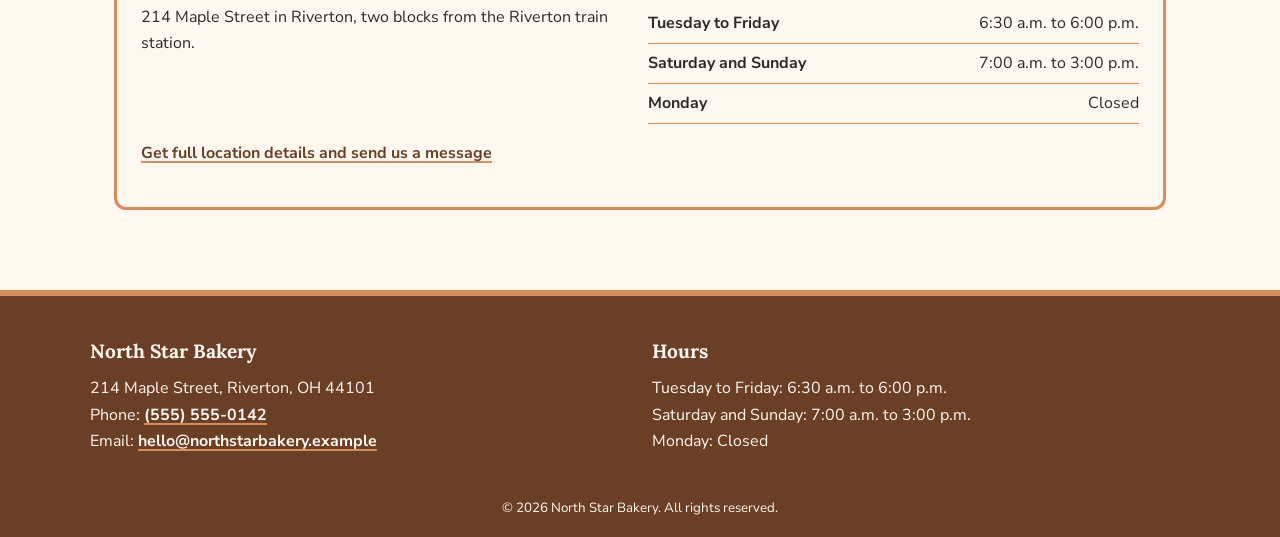
==== commit f40aebf8: "Add files via upload" ====
--- a/index.html
+++ b/index.html
@@ -86,16 +86,16 @@
           <picture>
             <source media="(min-width: 800px)" srcset="images/bakery-feature-large.png">
             <source media="(max-width: 799px)" srcset="images/bakery-feature-small.png">
-            <img src="images/bakery-feature-small.png" alt="This week's featured Honey Oat Harvest Loaf, golden brown and topped with rolled oats">
+            <img src="images/bakery-feature-small.png" alt="Trays of this week's featured Honey Oat Breakfast Cookies and chocolate chip cookies in the bakery display case">
           </picture>
         </div>
         <div class="feature-text">
           <p class="eyebrow">Featured Item of the Week</p>
-          <h2 id="featured-heading">Honey Oat Harvest Loaf</h2>
-          <p>A soft whole wheat bread sweetened with local wildflower honey and rolled in toasted oats. It is a family favorite for sandwiches and morning toast.</p>
-          <p class="price">$8 per loaf, available through Sunday</p>
+          <h2 id="featured-heading">Honey Oat Breakfast Cookies</h2>
+          <p>Chewy oat cookies sweetened with local wildflower honey and baked fresh every morning. They are a favorite for school lunches, commuter snacks, and party trays.</p>
+          <p class="price">$2.50 each or $12 per half dozen, available through Sunday</p>
           <p>Quantities are limited, so we recommend reserving yours.</p>
-          <p><a class="button" href="contact.html">Pre-order the featured loaf</a></p>
+          <p><a class="button" href="contact.html">Pre-order the featured cookies</a></p>
         </div>
       </section>
 
